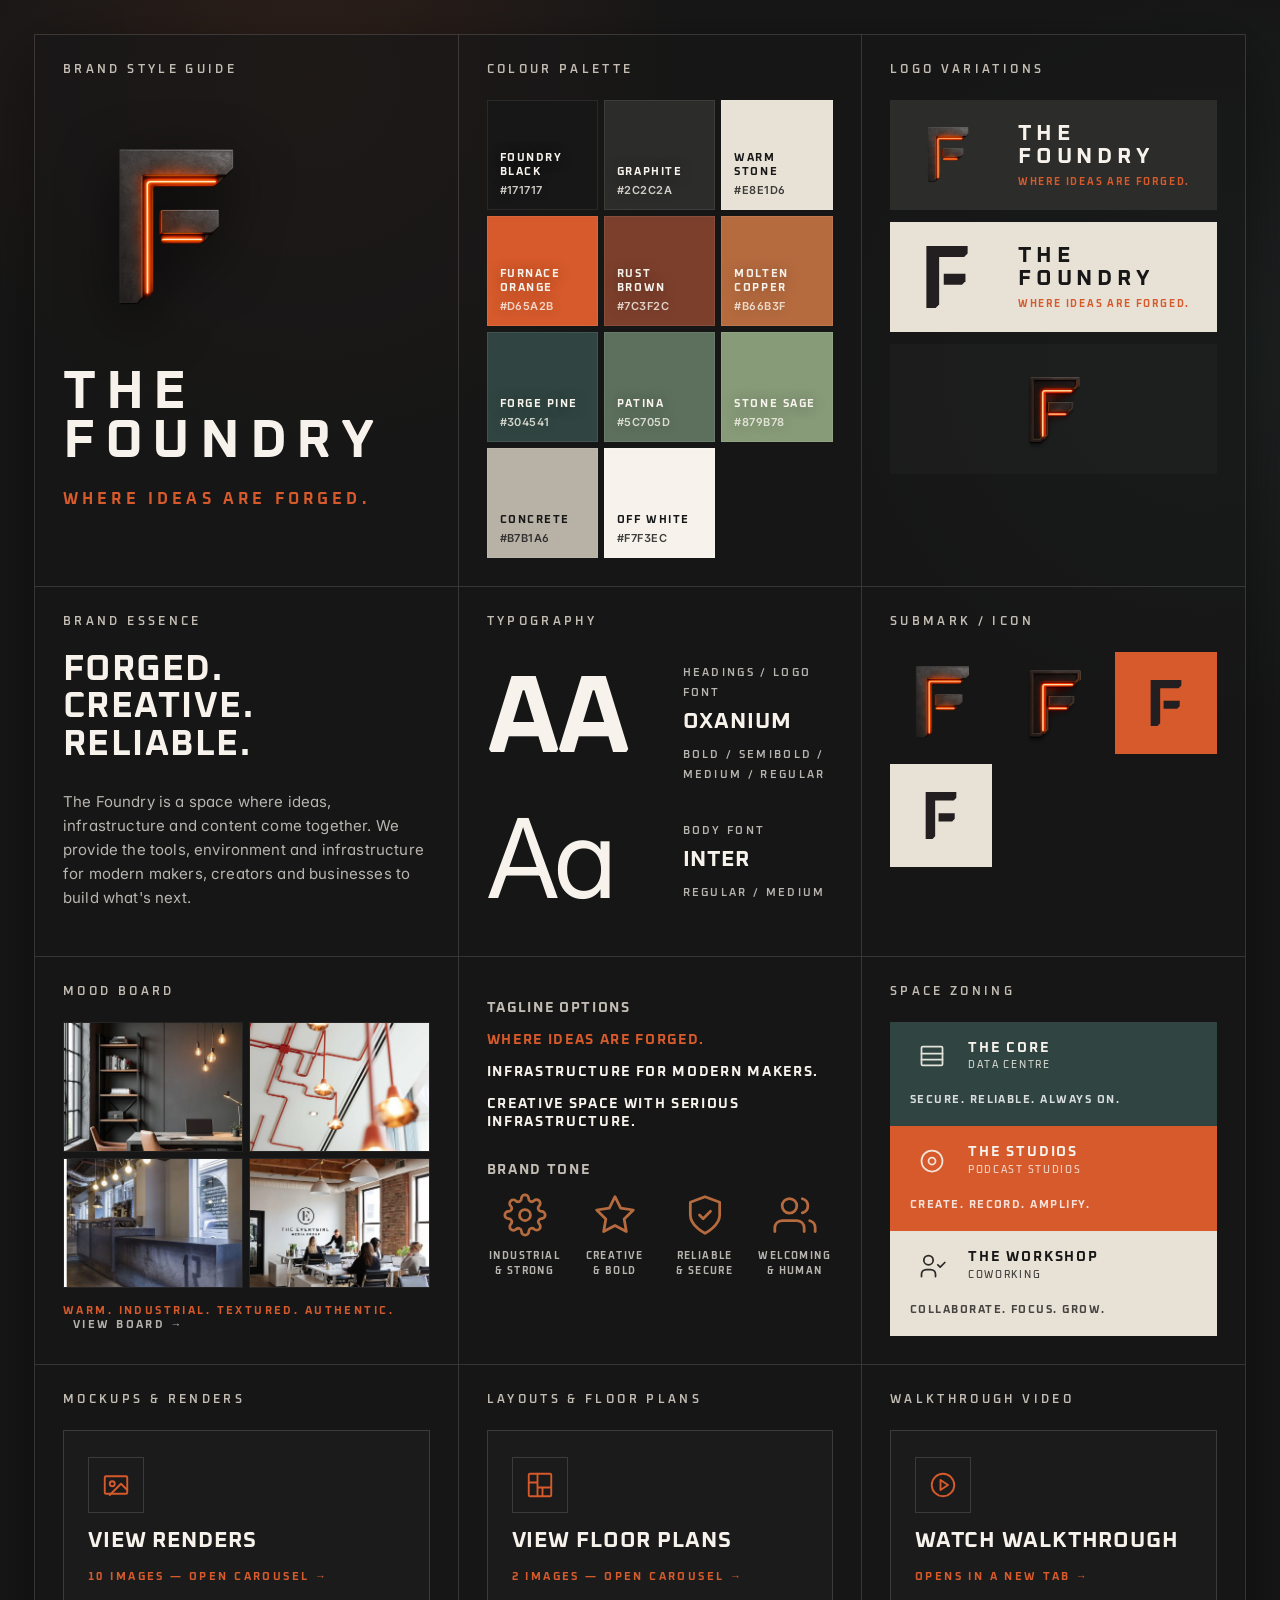
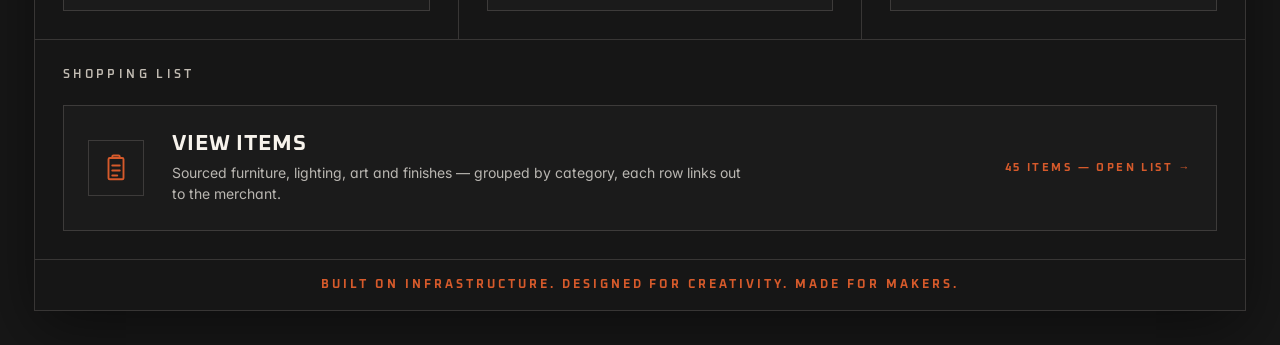
==== index.html @ d7490f8c "Rename brand_guide.html to index.html for GitHub Pages Pages serves index.html at the repo root URL " ====
<!doctype html>
<html lang="en">
<head>
  <meta charset="utf-8" />
  <meta name="viewport" content="width=device-width, initial-scale=1" />
  <title>The Foundry — Brand Style Guide</title>
  <link rel="preconnect" href="https://fonts.googleapis.com" />
  <link rel="preconnect" href="https://fonts.gstatic.com" crossorigin />
  <link rel="stylesheet" href="https://fonts.googleapis.com/css2?family=Inter:wght@300;400;500;600;700;800&family=Oxanium:wght@400;500;600;700&display=swap" />
  <link rel="stylesheet" href="brand_guide.css" />
</head>
<body>
  <main class="page">
    <section class="grid" aria-label="The Foundry brand style guide">

      <!-- Row 1, Col 1 — Hero -->
      <article class="panel brand-hero">
        <p class="kicker">Brand Style Guide</p>
        <img class="hero-mark" src="render/logo-render-cleaned.png" alt="The Foundry F monogram" />
        <h1>The<br>Foundry</h1>
        <p class="tagline">Where ideas are forged.</p>
      </article>

      <!-- Row 1, Col 2 — Colour palette -->
      <article class="panel">
        <p class="kicker">Colour Palette</p>
        <div class="palette">
          <div class="swatch" style="background:var(--foundry-black)"><strong>Foundry Black</strong><small>#171717</small></div>
          <div class="swatch" style="background:var(--graphite)"><strong>Graphite</strong><small>#2C2C2A</small></div>
          <div class="swatch light" style="background:var(--warm-stone)"><strong>Warm Stone</strong><small>#E8E1D6</small></div>
          <div class="swatch" style="background:var(--furnace-orange)"><strong>Furnace Orange</strong><small>#D65A2B</small></div>
          <div class="swatch" style="background:var(--rust-brown)"><strong>Rust Brown</strong><small>#7C3F2C</small></div>
          <div class="swatch" style="background:var(--molten-copper)"><strong>Molten Copper</strong><small>#B66B3F</small></div>
          <div class="swatch" style="background:var(--forge-pine)"><strong>Forge Pine</strong><small>#304541</small></div>
          <div class="swatch" style="background:var(--patina)"><strong>Patina</strong><small>#5C705D</small></div>
          <div class="swatch" style="background:var(--stone-sage)"><strong>Stone Sage</strong><small>#879B78</small></div>
          <div class="swatch light" style="background:var(--concrete)"><strong>Concrete</strong><small>#B7B1A6</small></div>
          <div class="swatch light" style="background:var(--off-white)"><strong>Off White</strong><small>#F7F3EC</small></div>
        </div>
      </article>

      <!-- Row 1, Col 3 — Logo variations -->
      <article class="panel">
        <p class="kicker">Logo Variations</p>
        <div class="logo-stack">
          <div class="logo-row dark">
            <img src="render/logo-render-cleaned.png" alt="F mark on dark background" />
            <div class="wordmark">The<br>Foundry<small>Where ideas are forged.</small></div>
          </div>

          <div class="logo-row stone">
            <img src="Logos/Logos-03.svg" alt="F mark on warm stone background" />
            <div class="wordmark">The<br>Foundry<small>Where ideas are forged.</small></div>
          </div>

          <div class="logo-solo"><img src="render/outline%20render.png" alt="F mark, isolated" /></div>
        </div>
      </article>

      <!-- Row 2, Col 1 — Brand essence -->
      <article class="panel essence">
        <p class="kicker">Brand Essence</p>
        <h2>Forged.<br>Creative.<br>Reliable.</h2>
        <p class="brand-copy">The Foundry is a space where ideas, infrastructure and content come together. We provide the tools, environment and infrastructure for modern makers, creators and businesses to build what's next.</p>
      </article>

      <!-- Row 2, Col 2 — Typography -->
      <article class="panel">
        <p class="kicker">Typography</p>
        <div class="type-block">
          <div class="type-sample">AA</div>
          <div class="type-meta">
            <small>Headings / Logo Font</small>
            <strong>Oxanium</strong>
            <small>Bold / Semibold / Medium / Regular</small>
          </div>
        </div>
        <div class="type-block">
          <div class="type-sample body">Aa</div>
          <div class="type-meta">
            <small>Body Font</small>
            <strong>Inter</strong>
            <small>Regular / Medium</small>
          </div>
        </div>
      </article>

      <!-- Row 2, Col 3 — Submark / Icon -->
      <article class="panel">
        <p class="kicker">Submark / Icon</p>
        <div class="submarks">
          <img src="render/logo-render-cleaned.png" alt="F submark on graphite" />
          <img src="render/outline%20render.png" alt="F submark on graphite" />
          <img src="Logos/Logos-03.svg" alt="F submark on furnace orange" style="background:var(--furnace-orange);object-fit:contain;padding:22px;" />
          <img src="Logos/Logos-03.svg" alt="F submark on warm stone" style="background:var(--warm-stone);object-fit:contain;padding:22px;" />
        </div>
      </article>

      <!-- Row 3, Col 1 — Mood board -->
      <article class="panel">
        <p class="kicker">Mood Board</p>
        <a class="moodboard-link" href="https://pin.it/gZhEs2NsE" target="_blank" rel="noopener noreferrer" aria-label="View The Foundry mood board on Pinterest (opens in a new tab)">
          <div class="photos">
            <img src="moodboard/foundry-office.jpg" alt="Dark industrial office with concrete floor, leather chairs and edison bulbs" />
            <img src="moodboard/copper-conduit.jpg" alt="Copper conduit pipes and copper pendant lights across a ceiling" />
            <img src="moodboard/steel-counter.jpg" alt="Blackened steel reception counter with overhead bulb cluster" />
            <img src="moodboard/brick-workshop.jpg" alt="Exposed brick and timber-beam coworking floor" />
          </div>
          <p class="photo-caption">Warm. Industrial. Textured. Authentic. <span class="moodboard-cta">View board →</span></p>
        </a>
      </article>

      <!-- Row 4, Col 1 — Tagline options + Brand tone -->
      <article class="panel tag-options">
        <p class="kicker">Tagline Options</p>
        <p class="accent">Where ideas are forged.</p>
        <p>Infrastructure for modern makers.</p>
        <p>Creative space with serious infrastructure.</p>

        <p class="kicker" style="margin-top:30px;">Brand Tone</p>
        <div class="tone-row">
          <div>
            <div class="tone-icon">
              <svg viewBox="0 0 24 24" aria-hidden="true" focusable="false">
                <circle cx="12" cy="12" r="3"/>
                <path d="M19.4 15a1.65 1.65 0 0 0 .33 1.82l.06.06a2 2 0 1 1-2.83 2.83l-.06-.06a1.65 1.65 0 0 0-1.82-.33 1.65 1.65 0 0 0-1 1.51V21a2 2 0 1 1-4 0v-.09A1.65 1.65 0 0 0 9 19.4a1.65 1.65 0 0 0-1.82.33l-.06.06a2 2 0 1 1-2.83-2.83l.06-.06A1.65 1.65 0 0 0 4.6 15a1.65 1.65 0 0 0-1.51-1H3a2 2 0 1 1 0-4h.09A1.65 1.65 0 0 0 4.6 9a1.65 1.65 0 0 0-.33-1.82l-.06-.06a2 2 0 1 1 2.83-2.83l.06.06a1.65 1.65 0 0 0 1.82.33H9a1.65 1.65 0 0 0 1-1.51V3a2 2 0 1 1 4 0v.09a1.65 1.65 0 0 0 1 1.51 1.65 1.65 0 0 0 1.82-.33l.06-.06a2 2 0 1 1 2.83 2.83l-.06.06a1.65 1.65 0 0 0-.33 1.82V9a1.65 1.65 0 0 0 1.51 1H21a2 2 0 1 1 0 4h-.09a1.65 1.65 0 0 0-1.51 1z"/>
              </svg>
            </div>
            <small>Industrial<br>&amp; Strong</small>
          </div>
          <div>
            <div class="tone-icon">
              <svg viewBox="0 0 24 24" aria-hidden="true" focusable="false">
                <polygon points="12 2 15.09 8.26 22 9.27 17 14.14 18.18 21.02 12 17.77 5.82 21.02 7 14.14 2 9.27 8.91 8.26 12 2"/>
              </svg>
            </div>
            <small>Creative<br>&amp; Bold</small>
          </div>
          <div>
            <div class="tone-icon">
              <svg viewBox="0 0 24 24" aria-hidden="true" focusable="false">
                <path d="M12 22s8-4 8-10V5l-8-3-8 3v7c0 6 8 10 8 10z"/>
                <polyline points="9 12 11 14 15 10"/>
              </svg>
            </div>
            <small>Reliable<br>&amp; Secure</small>
          </div>
          <div>
            <div class="tone-icon">
              <svg viewBox="0 0 24 24" aria-hidden="true" focusable="false">
                <path d="M17 21v-2a4 4 0 0 0-4-4H5a4 4 0 0 0-4 4v2"/>
                <circle cx="9" cy="7" r="4"/>
                <path d="M23 21v-2a4 4 0 0 0-3-3.87"/>
                <path d="M16 3.13a4 4 0 0 1 0 7.75"/>
              </svg>
            </div>
            <small>Welcoming<br>&amp; Human</small>
          </div>
        </div>
      </article>

      <!-- Row 3, Col 3 — Space zoning -->
      <article class="panel">
        <p class="kicker">Space Zoning</p>
        <div class="zones">
          <div class="zone core">
            <div class="zone-icon">
              <svg viewBox="0 0 24 24" aria-hidden="true" focusable="false">
                <rect x="3" y="4" width="18" height="16" rx="1"/>
                <line x1="3" y1="10" x2="21" y2="10"/>
                <line x1="3" y1="15" x2="21" y2="15"/>
              </svg>
            </div>
            <strong>The Core<small>Data Centre</small></strong>
            <p>Secure. Reliable. Always on.</p>
          </div>
          <div class="zone studio">
            <div class="zone-icon">
              <svg viewBox="0 0 24 24" aria-hidden="true" focusable="false">
                <circle cx="12" cy="12" r="9"/>
                <circle cx="12" cy="12" r="3"/>
              </svg>
            </div>
            <strong>The Studios<small>Podcast Studios</small></strong>
            <p>Create. Record. Amplify.</p>
          </div>
          <div class="zone workshop">
            <div class="zone-icon">
              <svg viewBox="0 0 24 24" aria-hidden="true" focusable="false">
                <path d="M3 21v-2a4 4 0 0 1 4-4h4a4 4 0 0 1 4 4v2"/>
                <circle cx="9" cy="7" r="4"/>
                <path d="M17 11l2 2 4-4"/>
              </svg>
            </div>
            <strong>The Workshop<small>Coworking</small></strong>
            <p>Collaborate. Focus. Grow.</p>
          </div>
        </div>
      </article>

      <!-- Row 4, Col 1 — Mockups & Renders (opens a lightbox carousel) -->
      <article class="panel panel-cta">
        <p class="kicker">Mockups &amp; Renders</p>
        <button class="cta-button" type="button" data-gallery="mockups" aria-haspopup="dialog">
          <span class="cta-icon" aria-hidden="true">
            <svg viewBox="0 0 24 24" focusable="false">
              <rect x="3" y="5" width="18" height="14" rx="1"/>
              <circle cx="9" cy="11" r="2"/>
              <path d="M21 16l-5-5-9 9"/>
            </svg>
          </span>
          <span class="cta-title">View Renders</span>
          <span class="cta-meta" data-gallery-count>Open carousel →</span>
        </button>
        <!--
          Each <img> in the template becomes a carousel slide; the alt text
          doubles as the caption shown in the lightbox.
        -->
        <template id="gallery-mockups">
          <img src="mockups/main_room.png" alt="Main open-plan workspace — warm industrial finish with branded F wall" />
          <img src="mockups/office_render_01_open_workspace_left.png" alt="Open workspace — Layer 8 zone with timber-clad central planter" />
          <img src="mockups/office_render_04_meeting_private_office_lower_right.png" alt="Private office — timber-slat back wall with linear LED" />
          <img src="mockups/orange%20room.png" alt="Meeting room — reclaimed timber boardroom table with terracotta acoustic discs" />
          <img src="mockups/study.png" alt="Study / meeting nook — dark green walls, framed map artwork and reclaimed timber table" />
          <img src="mockups/corridor.png" alt="Studio corridor — slatted timber wall with warm sconce lighting" />
          <img src="mockups/image6.png" alt="Stairwell signage and material palette — blackened steel, timber slats, charcoal felt" />
          <img src="mockups/image4.png" alt="Three office design variations — Warm Industrial, Modern Minimal, Dark Refined" />
          <img src="mockups/signage.png" alt="External signage options — blade, directory, box and wall-mounted monolith" />
          <img src="mockups/logo%20signs.png" alt="Tenant neon logo signs — Layer 8 and mmtm" />
        </template>
      </article>

      <!-- Row 4, Col 2 — Layouts & Floor Plans (opens a lightbox carousel) -->
      <article class="panel panel-cta">
        <p class="kicker">Layouts &amp; Floor Plans</p>
        <button class="cta-button" type="button" data-gallery="floorplans" aria-haspopup="dialog">
          <span class="cta-icon" aria-hidden="true">
            <svg viewBox="0 0 24 24" focusable="false">
              <rect x="3" y="3" width="18" height="18" rx="1"/>
              <path d="M3 10h7M10 3v18M10 14h11M14 14v7"/>
            </svg>
          </span>
          <span class="cta-title">View Floor Plans</span>
          <span class="cta-meta" data-gallery-count>Open carousel →</span>
        </button>
        <!--
          Drop floor plans into the floorplans/ folder and list them here.
        -->
        <template id="gallery-floorplans">
          <img src="floorplans/Bottom.png" alt="Ground floor — reception, studios, server rooms and meeting room" />
          <img src="floorplans/Top%20Floor.png" alt="Top floor — open-plan offices and breakout zones" />
        </template>
      </article>

      <!-- Row 4, Col 3 — Video walkthrough (external link, opens in new tab) -->
      <article class="panel panel-cta">
        <p class="kicker">Walkthrough Video</p>
        <!-- Swap the href for the real video URL once it's published. -->
        <a class="cta-button" href="https://example.com/foundry-walkthrough" target="_blank" rel="noopener noreferrer">
          <span class="cta-icon" aria-hidden="true">
            <svg viewBox="0 0 24 24" focusable="false">
              <circle cx="12" cy="12" r="9"/>
              <polygon points="10 8 16 12 10 16 10 8"/>
            </svg>
          </span>
          <span class="cta-title">Watch Walkthrough</span>
          <span class="cta-meta">Opens in a new tab →</span>
        </a>
      </article>

      <!-- Row 5 — Shopping list (full width, opens table lightbox) -->
      <article class="panel panel-cta span-3-cols">
        <p class="kicker">Shopping List</p>
        <button class="cta-button cta-button--wide" type="button" data-gallery="shopping" aria-haspopup="dialog">
          <span class="cta-icon" aria-hidden="true">
            <svg viewBox="0 0 24 24" focusable="false">
              <rect x="6" y="4" width="12" height="17" rx="1"/>
              <path d="M9 4V3a1 1 0 0 1 1-1h4a1 1 0 0 1 1 1v1"/>
              <line x1="9" y1="10" x2="15" y2="10"/>
              <line x1="9" y1="14" x2="15" y2="14"/>
              <line x1="9" y1="18" x2="13" y2="18"/>
            </svg>
          </span>
          <span class="cta-copy">
            <span class="cta-title">View Items</span>
            <span class="cta-subtitle">Sourced furniture, lighting, art and finishes — grouped by category, each row links out to the merchant.</span>
          </span>
          <span class="cta-meta" data-gallery-count>Open list →</span>
        </button>
        <template id="gallery-shopping">
          <table class="shopping-list">
            <tbody>
              <tr class="shopping-group"><th colspan="2">Sofa &amp; Arm Chairs</th></tr>
              <tr><td><a href="https://www.habitat.co.uk/product/8341596?clickPR=plp:9:109" target="_blank" rel="noopener noreferrer">Habitat — sofa</a></td><td class="merchant">habitat.co.uk</td></tr>
              <tr><td><a href="https://jysk.co.uk/living-room/sofas/sofa-egedal-25-seater-light-grey-fabric?article=3699097#product-intro" target="_blank" rel="noopener noreferrer">JYSK — Egedal 2.5-seater sofa, light grey</a></td><td class="merchant">jysk.co.uk</td></tr>
              <tr><td><a href="https://www.ikea.com/gb/en/p/vedbo-armchair-gunnared-dark-grey-30424125/" target="_blank" rel="noopener noreferrer">IKEA — VEDBÖ armchair, Gunnared dark grey</a></td><td class="merchant">ikea.com</td></tr>
              <tr><td><a href="https://www.ikea.com/gb/en/p/vedbo-high-back-armchair-gunnared-dark-grey-70424133/#content" target="_blank" rel="noopener noreferrer">IKEA — VEDBÖ high-back armchair, dark grey</a></td><td class="merchant">ikea.com</td></tr>

              <tr class="shopping-group"><th colspan="2">Lights</th></tr>
              <tr><td><a href="https://www.lights.co.uk/p/lindby-valentina-pendant-light-glass-smoky-grey-round-5-bulb-10019842.html" target="_blank" rel="noopener noreferrer">Lindby — Valentina 5-bulb pendant, smoky grey</a></td><td class="merchant">lights.co.uk</td></tr>
              <tr><td><a href="https://www.ikea.com/gb/en/p/molnart-led-bulb-e27-200-lumen-tube-shaped-black-clear-glass-50613375/" target="_blank" rel="noopener noreferrer">IKEA — MOLNART LED tube bulb, E27</a></td><td class="merchant">ikea.com</td></tr>
              <tr><td><a href="https://www.illumination.co.uk/koyoto-pendant-light-glass-30-cm-h3622759.html" target="_blank" rel="noopener noreferrer">Illumination — Koyoto glass pendant, 30 cm</a></td><td class="merchant">illumination.co.uk</td></tr>
              <tr><td><a href="https://neutralighting.co.uk/products/junel-minimalist-oval-interior-hanging-pendant-light?currency=GBP&amp;country=GB&amp;variant=46567550058670" target="_blank" rel="noopener noreferrer">Neutra — Junel minimalist oval pendant</a></td><td class="merchant">neutralighting.co.uk</td></tr>

              <tr class="shopping-group"><th colspan="2">Lamps</th></tr>
              <tr><td><a href="https://www.ikea.com/gb/en/p/hektar-floor-lamp-with-3-spot-dark-grey-60393603/" target="_blank" rel="noopener noreferrer">IKEA — HEKTAR 3-spot floor lamp, dark grey</a></td><td class="merchant">ikea.com</td></tr>

              <tr class="shopping-group"><th colspan="2">Artwork</th></tr>
              <tr><td><a href="https://www.fab-art.co/products/mountain-ride-adventure-art-print-19082-1765361004947?variant=53047926128986&amp;currency=GBP&amp;country=GB" target="_blank" rel="noopener noreferrer">Fab Art — Mountain Ride print</a></td><td class="merchant">fab-art.co</td></tr>
              <tr><td><a href="https://www.etsy.com/uk/listing/1473017847/burgh-island-devon-travel-poster-hand" target="_blank" rel="noopener noreferrer">Etsy — Burgh Island Devon travel poster</a></td><td class="merchant">etsy.com</td></tr>
              <tr><td><a href="https://www.fab-art.co/products/mountain-cable-adventure-art-print-20990" target="_blank" rel="noopener noreferrer">Fab Art — Mountain Cable print</a></td><td class="merchant">fab-art.co</td></tr>
              <tr><td><a href="https://www.fab-art.co/products/sunlit-desert-escape-art-print-22199-1771415774110" target="_blank" rel="noopener noreferrer">Fab Art — Sunlit Desert Escape print</a></td><td class="merchant">fab-art.co</td></tr>
              <tr><td><a href="https://www.fab-art.co/products/vibrant-hillside-journey-art-print-22192-1771412833539" target="_blank" rel="noopener noreferrer">Fab Art — Vibrant Hillside Journey print</a></td><td class="merchant">fab-art.co</td></tr>
              <tr><td><a href="https://www.fab-art.co/products/bold-volcano-glow-art-print-18805-1765023421802" target="_blank" rel="noopener noreferrer">Fab Art — Bold Volcano Glow print</a></td><td class="merchant">fab-art.co</td></tr>
              <tr><td><a href="https://www.fab-art.co/products/volcanic-glow-silhouette-art-print-18772-1765023169456" target="_blank" rel="noopener noreferrer">Fab Art — Volcanic Glow Silhouette print</a></td><td class="merchant">fab-art.co</td></tr>
              <tr><td><a href="https://www.fab-art.co/products/snowy-village-escape-art-print-36472" target="_blank" rel="noopener noreferrer">Fab Art — Snowy Village Escape print</a></td><td class="merchant">fab-art.co</td></tr>
              <tr><td><a href="https://www.made.com/style/su485998/e30293" target="_blank" rel="noopener noreferrer">Made — art print</a></td><td class="merchant">made.com</td></tr>
              <tr><td><a href="https://www.lichtbild-manufaktur.shop/" target="_blank" rel="noopener noreferrer">Lichtbild Manufaktur — print store</a></td><td class="merchant">lichtbild-manufaktur.shop</td></tr>

              <tr class="shopping-group"><th colspan="2">Accessories</th></tr>
              <tr><td><a href="https://www.made.com/style/su313187/b90987" target="_blank" rel="noopener noreferrer">Made — accessory</a></td><td class="merchant">made.com</td></tr>
              <tr><td><a href="https://www.etsy.com/uk/listing/1891523387/on-air-light-box-led-recording-studio" target="_blank" rel="noopener noreferrer">Etsy — &ldquo;ON AIR&rdquo; LED studio light box</a></td><td class="merchant">etsy.com</td></tr>
              <tr><td><a href="https://www.ikea.com/gb/en/p/gullbergsoe-cushion-cover-bright-yellow-white-outdoor-indoor-50598582/" target="_blank" rel="noopener noreferrer">IKEA — GULLBERGSÖ cushion cover, yellow/white</a></td><td class="merchant">ikea.com</td></tr>
              <tr><td><a href="https://www.ikea.com/gb/en/p/gullbergsoe-cushion-cover-bright-pink-bright-orange-outdoor-indoor-60598586/" target="_blank" rel="noopener noreferrer">IKEA — GULLBERGSÖ cushion cover, pink/orange</a></td><td class="merchant">ikea.com</td></tr>
              <tr><td><a href="https://www.ikea.com/gb/en/p/oegonlocksmal-cushion-cover-black-white-70600999/" target="_blank" rel="noopener noreferrer">IKEA — ÖGONLOCKSMÅL cushion cover, black/white</a></td><td class="merchant">ikea.com</td></tr>

              <tr class="shopping-group"><th colspan="2">Sound Panels</th></tr>
              <tr><td><a href="https://sonio.co.uk/products/silentspace-circle-acoustic-rafts-multiple-sizes" target="_blank" rel="noopener noreferrer">Sonio — SilentSpace circle acoustic rafts</a></td><td class="merchant">sonio.co.uk</td></tr>

              <tr class="shopping-group"><th colspan="2">Wall Felt</th></tr>
              <tr><td><a href="https://sonio.co.uk/products/autex-groove-patterned-acoustic-panels-2700-x-1200mm?variant=56593298489730" target="_blank" rel="noopener noreferrer">Sonio — Autex Groove acoustic panels, 2700 × 1200 mm</a></td><td class="merchant">sonio.co.uk</td></tr>
              <tr><td><a href="https://www.refelt.com/product/standard-flux-acoustic-wall-panel/" target="_blank" rel="noopener noreferrer">ReFelt — Standard Flux acoustic wall panel</a></td><td class="merchant">refelt.com</td></tr>

              <tr class="shopping-group"><th colspan="2">Rugs</th></tr>
              <tr><td><a href="https://www.ikea.com/gb/en/p/stockholm-rug-flatwoven-handmade-striped-black-off-white-90103254/" target="_blank" rel="noopener noreferrer">IKEA — STOCKHOLM rug, striped black/off-white</a></td><td class="merchant">ikea.com</td></tr>
              <tr><td><a href="https://www.ikea.com/gb/en/p/publikvaerd-rug-flatwoven-orange-circle-pattern-40629739/" target="_blank" rel="noopener noreferrer">IKEA — PUBLIKVÄRD rug, orange circle pattern</a></td><td class="merchant">ikea.com</td></tr>
              <tr><td><a href="https://www.ikea.com/gb/en/p/ikea-ps-2026-rug-low-pile-off-white-red-10619402/" target="_blank" rel="noopener noreferrer">IKEA — PS 2026 rug, off-white/red</a></td><td class="merchant">ikea.com</td></tr>
              <tr><td><a href="https://www.habitat.co.uk/product/9431072" target="_blank" rel="noopener noreferrer">Habitat — rug</a></td><td class="merchant">habitat.co.uk</td></tr>
              <tr><td><a href="https://www.habitat.co.uk/product/7089031?clickPR=plp:3:121" target="_blank" rel="noopener noreferrer">Habitat — rug</a></td><td class="merchant">habitat.co.uk</td></tr>
              <tr><td><a href="https://www.robertdyas.co.uk/indoor-outdoor-geo-rug-navy-160x230cm" target="_blank" rel="noopener noreferrer">Robert Dyas — indoor/outdoor geo rug, navy, 160 × 230 cm</a></td><td class="merchant">robertdyas.co.uk</td></tr>
              <tr><td><a href="https://www.rugsdirect.co.uk/products/hug-rug-woven-diamond-navy?variant=41454317404258&amp;country=GB" target="_blank" rel="noopener noreferrer">Rugs Direct — Hug Rug woven diamond, navy</a></td><td class="merchant">rugsdirect.co.uk</td></tr>

              <tr class="shopping-group"><th colspan="2">Mirrors</th></tr>
              <tr><td><a href="https://www.argos.co.uk/product/7732209?clickPR=plp:30:210" target="_blank" rel="noopener noreferrer">Argos — mirror</a></td><td class="merchant">argos.co.uk</td></tr>
              <tr><td><a href="https://www.argos.co.uk/product/4658582?clickPR=clearance:185:210" target="_blank" rel="noopener noreferrer">Argos — mirror</a></td><td class="merchant">argos.co.uk</td></tr>
              <tr><td><a href="https://www.made.com/style/su835720/h47850" target="_blank" rel="noopener noreferrer">Made — mirror</a></td><td class="merchant">made.com</td></tr>

              <tr class="shopping-group"><th colspan="2">Tables</th></tr>
              <tr><td><span class="shopping-todo">Custom — Tom Marsh</span></td><td class="merchant">bespoke</td></tr>

              <tr class="shopping-group"><th colspan="2">Planters</th></tr>
              <tr><td><a href="https://www.etsy.com/uk/listing/1225456026/white-large-aluminium-metal-indoor" target="_blank" rel="noopener noreferrer">Etsy — large white aluminium indoor planter</a></td><td class="merchant">etsy.com</td></tr>
              <tr><td><a href="https://thelechuza.co.uk/product/palo-natural-wood-wide/?attribute_pa_color=eucalyptus-wood&amp;attribute_pa_size=palo-wide-high" target="_blank" rel="noopener noreferrer">The Lechuza — Palo natural-wood planter, wide</a></td><td class="merchant">thelechuza.co.uk</td></tr>

              <tr class="shopping-group"><th colspan="2">Desk Chairs</th></tr>
              <tr><td><span class="shopping-todo">To be sourced</span></td><td class="merchant">—</td></tr>

              <tr class="shopping-group"><th colspan="2">Cabinets</th></tr>
              <tr><td><a href="https://www.ikea.com/gb/en/p/idasen-cabinet-with-doors-and-drawers-dark-green-90496398/" target="_blank" rel="noopener noreferrer">IKEA — IDÅSEN cabinet with doors &amp; drawers, dark green</a></td><td class="merchant">ikea.com</td></tr>
              <tr><td><a href="https://www.ikea.com/gb/en/p/idasen-high-cabinet-with-drawer-and-doors-dark-green-10496401/" target="_blank" rel="noopener noreferrer">IKEA — IDÅSEN high cabinet, dark green</a></td><td class="merchant">ikea.com</td></tr>

              <tr class="shopping-group"><th colspan="2">Bar Stools</th></tr>
              <tr><td><a href="https://www.atlanticshopping.co.uk/products/crew-wooden-bar-stool-white?variant=52288753467720&amp;country=GB" target="_blank" rel="noopener noreferrer">Atlantic Shopping — Crew wooden bar stool, white</a></td><td class="merchant">atlanticshopping.co.uk</td></tr>
              <tr><td><a href="https://www.sklum.com/uk/buy-outdoor-stools/83825-wendell-high-garden-stool.html" target="_blank" rel="noopener noreferrer">Sklum — Wendell high garden stool</a></td><td class="merchant">sklum.com</td></tr>
              <tr><td><a href="https://www.ikea.com/gb/en/p/groensta-bar-stool-counter-height-white-in-outdoor-30554635/" target="_blank" rel="noopener noreferrer">IKEA — GRÖNSTA bar stool, counter height, white</a></td><td class="merchant">ikea.com</td></tr>

              <tr class="shopping-group"><th colspan="2">Ceiling Baffles</th></tr>
              <tr><td><a href="https://www.etsy.com/uk/listing/4348046152/premium-cloud-ceiling-panels-natural" target="_blank" rel="noopener noreferrer">Etsy — Premium cloud ceiling panels</a></td><td class="merchant">etsy.com</td></tr>
            </tbody>
          </table>
        </template>
      </article>

      <div class="footer">Built on infrastructure. Designed for creativity. Made for makers.</div>
    </section>
  </main>

  <!-- Lightbox carousel (one instance, reused by every gallery panel) -->
  <div class="lightbox" id="lightbox" role="dialog" aria-modal="true" aria-labelledby="lightbox-title" hidden>
    <button class="lightbox-close" type="button" aria-label="Close gallery">×</button>
    <h2 class="lightbox-title" id="lightbox-title"></h2>
    <button class="lightbox-nav lightbox-prev" type="button" aria-label="Previous image">‹</button>
    <figure class="lightbox-figure">
      <img class="lightbox-image" alt="" />
      <figcaption class="lightbox-caption"></figcaption>
    </figure>
    <div class="lightbox-block" hidden></div>
    <button class="lightbox-nav lightbox-next" type="button" aria-label="Next image">›</button>
    <div class="lightbox-counter"><span class="lightbox-index">1</span> / <span class="lightbox-total">1</span></div>
    <p class="lightbox-empty" hidden>Nothing here yet — add content to this gallery and it'll show up here.</p>
  </div>

  <script>
    (function () {
      const lightbox = document.getElementById('lightbox');
      const imgEl = lightbox.querySelector('.lightbox-image');
      const captionEl = lightbox.querySelector('.lightbox-caption');
      const titleEl = lightbox.querySelector('.lightbox-title');
      const indexEl = lightbox.querySelector('.lightbox-index');
      const totalEl = lightbox.querySelector('.lightbox-total');
      const figureEl = lightbox.querySelector('.lightbox-figure');
      const blockEl = lightbox.querySelector('.lightbox-block');
      const counterEl = lightbox.querySelector('.lightbox-counter');
      const emptyEl = lightbox.querySelector('.lightbox-empty');
      const prevBtn = lightbox.querySelector('.lightbox-prev');
      const nextBtn = lightbox.querySelector('.lightbox-next');
      const closeBtn = lightbox.querySelector('.lightbox-close');

      let slides = [];
      let cursor = 0;
      let returnFocus = null;

      // Reflect each gallery's contents on its trigger button.
      document.querySelectorAll('[data-gallery]').forEach(function (trigger) {
        const tpl = document.getElementById('gallery-' + trigger.dataset.gallery);
        const meta = trigger.querySelector('[data-gallery-count]');
        if (!tpl || !meta) return;
        const imgCount = tpl.content.querySelectorAll('img').length;
        if (imgCount) {
          meta.textContent = imgCount + (imgCount === 1
            ? ' image — open carousel →'
            : ' images — open carousel →');
          return;
        }
        const linkCount = tpl.content.querySelectorAll('a[href]').length;
        if (linkCount) {
          meta.textContent = linkCount + (linkCount === 1
            ? ' item — open list →'
            : ' items — open list →');
          return;
        }
        meta.textContent = 'Coming soon';
        trigger.classList.add('is-empty');
      });

      function setMode(mode) {
        // mode: 'carousel' | 'block' | 'empty'
        figureEl.hidden = mode !== 'carousel';
        prevBtn.hidden = mode !== 'carousel' || slides.length < 2;
        nextBtn.hidden = mode !== 'carousel' || slides.length < 2;
        counterEl.hidden = mode !== 'carousel' || slides.length < 2;
        blockEl.hidden = mode !== 'block';
        emptyEl.hidden = mode !== 'empty';
      }

      function renderSlide() {
        const slide = slides[cursor];
        imgEl.src = slide.src;
        imgEl.alt = slide.alt || '';
        captionEl.textContent = slide.alt || '';
        captionEl.hidden = !slide.alt;
        indexEl.textContent = String(cursor + 1);
        totalEl.textContent = String(slides.length);
      }

      function open(trigger) {
        const tpl = document.getElementById('gallery-' + trigger.dataset.gallery);
        titleEl.textContent = trigger.closest('.panel').querySelector('.kicker').textContent;
        returnFocus = trigger;
        slides = [];
        cursor = 0;
        blockEl.replaceChildren();

        if (tpl) {
          const imgs = tpl.content.querySelectorAll('img');
          if (imgs.length) {
            slides = Array.from(imgs).map(function (img) {
              return { src: img.getAttribute('src'), alt: img.getAttribute('alt') || '' };
            });
            setMode('carousel');
            renderSlide();
          } else if (tpl.content.children.length) {
            blockEl.appendChild(tpl.content.cloneNode(true));
            setMode('block');
            blockEl.scrollTop = 0;
          } else {
            setMode('empty');
          }
        } else {
          setMode('empty');
        }

        lightbox.hidden = false;
        document.body.classList.add('lightbox-open');
        closeBtn.focus();
      }

      function close() {
        lightbox.hidden = true;
        document.body.classList.remove('lightbox-open');
        imgEl.removeAttribute('src');
        blockEl.replaceChildren();
        if (returnFocus) returnFocus.focus();
      }

      function step(delta) {
        if (!slides.length) return;
        cursor = (cursor + delta + slides.length) % slides.length;
        renderSlide();
      }

      document.addEventListener('click', function (event) {
        const trigger = event.target.closest('[data-gallery]');
        if (trigger) {
          event.preventDefault();
          open(trigger);
        }
      });

      closeBtn.addEventListener('click', close);
      prevBtn.addEventListener('click', function () { step(-1); });
      nextBtn.addEventListener('click', function () { step(1); });

      // Backdrop click closes (clicks on image/buttons/content do not).
      lightbox.addEventListener('click', function (event) {
        if (event.target === lightbox) close();
      });

      document.addEventListener('keydown', function (event) {
        if (lightbox.hidden) return;
        if (event.key === 'Escape') close();
        if (!figureEl.hidden) {
          if (event.key === 'ArrowLeft') step(-1);
          if (event.key === 'ArrowRight') step(1);
        }
      });
    })();
  </script>
</body>
</html>
---- brand_guide.css ----
:root {
  --foundry-black: #171717;
  --graphite: #2c2c2a;
  --warm-stone: #e8e1d6;
  --furnace-orange: #d65a2b;
  --molten-copper: #b66b3f;
  --forge-pine: #304541;
  --patina: #5c705d;
  --stone-sage: #879b78;
  --off-white: #f7f3ec;
  --concrete: #b7b1a6;
  --rust-brown: #7c3f2c;
  --line: rgba(232, 225, 214, 0.16);
  --muted: rgba(247, 243, 236, 0.72);
  --shadow: 0 18px 60px rgba(0, 0, 0, .45);
  --glow: 0 0 16px rgba(214, 90, 43, .75), 0 0 34px rgba(214, 90, 43, .34);

  /* Typography stacks. Oxanium (Google Fonts) is the heading/display face;
     Inter (Google Fonts) is body. */
  --font-display: 'Oxanium', 'Helvetica Neue', Arial, sans-serif;
  --font-body: 'Inter', ui-sans-serif, system-ui, -apple-system, BlinkMacSystemFont, 'Segoe UI', sans-serif;
}

* { box-sizing: border-box; }

body {
  margin: 0;
  background:
    radial-gradient(circle at 24% 4%, rgba(214, 90, 43, .12), transparent 24rem),
    radial-gradient(circle at 94% 18%, rgba(48, 69, 65, .25), transparent 23rem),
    var(--foundry-black);
  color: var(--off-white);
  font-family: var(--font-body);
  font-feature-settings: 'ss01', 'cv11';
  letter-spacing: .01em;
}

.page {
  max-width: 1480px;
  margin: 0 auto;
  padding: 34px;
}

.grid {
  display: grid;
  grid-template-columns: 1.05fr 1fr .95fr;
  gap: 0;
  border: 1px solid var(--line);
  background: rgba(23, 23, 23, .68);
  box-shadow: var(--shadow);
}

.panel {
  min-height: 180px;
  padding: 28px;
  border-right: 1px solid var(--line);
  border-bottom: 1px solid var(--line);
  position: relative;
  overflow: hidden;
}

.panel:nth-child(3n) { border-right: 0; }

.kicker {
  font-family: var(--font-display);
  color: var(--warm-stone);
  font-size: 12px;
  text-transform: uppercase;
  letter-spacing: .28em;
  margin: 0 0 22px;
  opacity: .82;
  font-weight: 600;
}

h1, h2, h3, p { margin: 0; }

.brand-hero {
  min-height: 540px;
  display: flex;
  flex-direction: column;
}

.hero-mark {
  width: 220px;
  margin: 18px 0 30px;
  filter: drop-shadow(0 18px 28px rgba(0, 0, 0, .6));
}

h1 {
  font-family: var(--font-display);
  font-weight: 700;
  font-size: clamp(32px, 4.2vw, 72px);
  line-height: .92;
  letter-spacing: .18em;
  text-transform: uppercase;
  max-width: 100%;
  overflow-wrap: break-word;
  word-break: break-word;
  hyphens: none;
}

.tagline, .accent { color: var(--furnace-orange); }

.tagline {
  font-family: var(--font-display);
  margin-top: 22px;
  text-transform: uppercase;
  letter-spacing: .26em;
  font-weight: 700;
  font-size: 16px;
}

.brand-copy {
  margin-top: 26px;
  color: var(--muted);
  font-family: var(--font-body);
  font-size: 15px;
  line-height: 1.6;
  max-width: 420px;
  font-weight: 400;
}

.essence h2 {
  font-family: var(--font-display);
  font-size: 36px;
  line-height: 1.04;
  letter-spacing: .04em;
  text-transform: uppercase;
  font-weight: 700;
  margin-bottom: 12px;
}

/* Palette */
.palette {
  display: grid;
  grid-template-columns: repeat(3, 1fr);
  gap: 6px;
}

.swatch {
  min-height: 110px;
  padding: 12px;
  display: flex;
  flex-direction: column;
  justify-content: flex-end;
  border: 1px solid rgba(255, 255, 255, .08);
  color: var(--off-white);
  text-shadow: 0 1px 14px rgba(0, 0, 0, .35);
}
.swatch.light { color: var(--foundry-black); text-shadow: none; }
.swatch strong {
  font-family: var(--font-display);
  font-size: 11px;
  letter-spacing: .14em;
  text-transform: uppercase;
  font-weight: 700;
}
.swatch small {
  margin-top: 4px;
  font-family: var(--font-body);
  font-weight: 600;
  font-size: 11px;
  opacity: .82;
  letter-spacing: .04em;
}

/* Logo variations */
.logo-stack { display: grid; gap: 12px; }
.logo-row {
  display: grid;
  grid-template-columns: 92px 1fr;
  align-items: center;
  gap: 18px;
  padding: 16px 18px;
}
.logo-row.dark { background: var(--graphite); }
.logo-row.stone { background: var(--warm-stone); color: var(--foundry-black); }
.logo-row img { width: 78px; height: auto; display: block; }

.wordmark {
  font-family: var(--font-display);
  font-size: 22px;
  font-weight: 700;
  line-height: 1.05;
  letter-spacing: .22em;
  text-transform: uppercase;
}
.wordmark small {
  display: block;
  color: var(--furnace-orange);
  font-size: 10px;
  letter-spacing: .18em;
  margin-top: 8px;
  font-weight: 700;
}
.logo-row.stone .wordmark small { color: var(--furnace-orange); }

.logo-solo {
  display: grid;
  place-items: center;
  min-height: 130px;
  background: rgba(255, 255, 255, .02);
}
.logo-solo img { width: 100px; }

/* Typography */
.type-block {
  display: grid;
  grid-template-columns: 170px 1fr;
  gap: 26px;
  align-items: center;
  padding: 8px 0 22px;
}

.type-sample {
  font-family: var(--font-display);
  font-size: 110px;
  line-height: .85;
  font-weight: 700;
  letter-spacing: -.02em;
}
.type-sample.body {
  font-family: var(--font-body);
  font-weight: 400;
  letter-spacing: -.02em;
}
.type-meta small {
  font-family: var(--font-display);
  color: var(--muted);
  text-transform: uppercase;
  font-size: 10.5px;
  letter-spacing: .22em;
  font-weight: 600;
}
.type-meta strong {
  display: block;
  font-family: var(--font-display);
  font-size: 22px;
  letter-spacing: .04em;
  margin: 8px 0 6px;
  font-weight: 700;
  text-transform: uppercase;
}

/* Submarks */
.submarks {
  display: grid;
  grid-template-columns: repeat(3, 1fr);
  gap: 10px;
}
.submarks img {
  width: 100%;
  aspect-ratio: 1;
  object-fit: cover;
  display: block;
}

/* Photography */
.photos {
  display: grid;
  grid-template-columns: 1fr 1fr;
  gap: 6px;
}
.photos img {
  width: 100%;
  height: 130px;
  object-fit: cover;
  display: block;
  border: 1px solid rgba(255, 255, 255, .06);
}
.photo-caption {
  font-family: var(--font-display);
  font-size: 11px;
  color: var(--furnace-orange);
  letter-spacing: .22em;
  text-transform: uppercase;
  margin-top: 16px;
  font-weight: 700;
}

.moodboard-link {
  display: block;
  text-decoration: none;
  color: inherit;
  transition: opacity .2s ease;
}
.moodboard-link:hover,
.moodboard-link:focus-visible { opacity: .82; outline: none; }
.moodboard-link:focus-visible .moodboard-cta { text-decoration: underline; }
.moodboard-cta {
  display: inline-block;
  margin-left: 10px;
  color: var(--off-white);
  opacity: .7;
}

/* Tagline options + tone */
.tag-options p {
  margin: 14px 0;
  text-transform: uppercase;
  font-weight: 700;
  letter-spacing: .12em;
  font-family: var(--font-display);
  font-size: 14px;
}

.tone-row {
  display: grid;
  grid-template-columns: repeat(4, 1fr);
  text-align: center;
  gap: 14px;
  margin-top: 8px;
}
.tone-icon {
  display: flex;
  justify-content: center;
  color: var(--molten-copper);
  margin-bottom: 12px;
  line-height: 1;
}
.tone-icon svg {
  width: 44px;
  height: 44px;
  stroke: currentColor;
  fill: none;
  stroke-width: 1.5;
  stroke-linecap: round;
  stroke-linejoin: round;
}
.tone-row small {
  display: block;
  color: var(--muted);
  text-transform: uppercase;
  font-weight: 700;
  letter-spacing: .14em;
  font-size: 10px;
  line-height: 1.5;
  font-family: var(--font-display);
}

/* CTA panels (mockups, floor plans, walkthrough video) */
.panel-cta { display: flex; flex-direction: column; }
.cta-button {
  appearance: none;
  background: rgba(255, 255, 255, .02);
  border: 1px solid var(--line);
  color: var(--off-white);
  font: inherit;
  cursor: pointer;
  text-align: left;
  text-decoration: none;
  display: flex;
  flex-direction: column;
  gap: 16px;
  padding: 26px 24px;
  flex: 1;
  transition: background .2s ease, border-color .2s ease, transform .2s ease;
}
.cta-button:hover,
.cta-button:focus-visible {
  background: rgba(214, 90, 43, .08);
  border-color: rgba(214, 90, 43, .55);
  outline: none;
}
.cta-button.is-empty { cursor: default; opacity: .8; }
.cta-icon {
  display: flex;
  align-items: center;
  justify-content: center;
  width: 56px;
  height: 56px;
  border: 1px solid var(--line);
  color: var(--furnace-orange);
}
.cta-icon svg {
  width: 30px;
  height: 30px;
  stroke: currentColor;
  fill: none;
  stroke-width: 1.5;
  stroke-linecap: round;
  stroke-linejoin: round;
}
.cta-title {
  font-family: var(--font-display);
  font-size: 22px;
  font-weight: 700;
  letter-spacing: .04em;
  text-transform: uppercase;
  line-height: 1.1;
  margin-top: auto;
}
.cta-meta {
  font-family: var(--font-display);
  font-size: 11px;
  text-transform: uppercase;
  letter-spacing: .22em;
  color: var(--furnace-orange);
  font-weight: 700;
}

/* Wide CTA — horizontal layout for the full-width Shopping List panel */
.cta-button--wide {
  flex-direction: row;
  align-items: center;
  gap: 28px;
}
.cta-button--wide .cta-icon { flex: 0 0 auto; }
.cta-button--wide .cta-copy {
  display: flex;
  flex-direction: column;
  gap: 6px;
  flex: 1;
  min-width: 0;
}
.cta-button--wide .cta-title { margin-top: 0; }
.cta-subtitle {
  font-family: var(--font-body);
  font-size: 14px;
  line-height: 1.5;
  color: var(--muted);
  font-weight: 400;
  max-width: 64ch;
}
.cta-button--wide .cta-meta { flex: 0 0 auto; margin-left: auto; }

/* Shopping-list table (rendered inside the lightbox block area) */
.shopping-list {
  width: 100%;
  border-collapse: collapse;
  font-family: var(--font-body);
  color: var(--off-white);
}
.shopping-list td,
.shopping-list th {
  text-align: left;
  font-weight: 400;
  padding: 11px 18px;
  border-bottom: 1px solid var(--line);
  vertical-align: baseline;
}
.shopping-list tr:hover td { background: rgba(255, 255, 255, .02); }
.shopping-list .shopping-group th {
  font-family: var(--font-display);
  font-size: 11px;
  letter-spacing: .26em;
  text-transform: uppercase;
  color: var(--furnace-orange);
  font-weight: 700;
  padding-top: 28px;
  padding-bottom: 10px;
  border-bottom: 1px solid rgba(214, 90, 43, .35);
  background: transparent;
}
.shopping-list .shopping-group:first-child th { padding-top: 4px; }
.shopping-list a {
  color: var(--off-white);
  text-decoration: none;
  border-bottom: 1px solid rgba(255, 255, 255, .18);
  transition: color .15s ease, border-color .15s ease;
}
.shopping-list a:hover,
.shopping-list a:focus-visible {
  color: var(--furnace-orange);
  border-bottom-color: var(--furnace-orange);
  outline: none;
}
.shopping-list .merchant {
  width: 1%;
  white-space: nowrap;
  color: var(--muted);
  font-family: var(--font-display);
  font-size: 11px;
  letter-spacing: .14em;
  text-transform: uppercase;
}
.shopping-todo {
  color: var(--muted);
  font-style: italic;
}

/* Lightbox */
body.lightbox-open { overflow: hidden; }
.lightbox {
  position: fixed;
  inset: 0;
  background: rgba(8, 8, 8, .92);
  z-index: 1000;
  display: grid;
  grid-template-rows: auto 1fr auto;
  grid-template-columns: auto 1fr auto;
  grid-template-areas:
    "title  title  close"
    "prev   stage  next"
    ".      counter .";
  align-items: center;
  justify-items: center;
  padding: 32px;
  gap: 18px;
  backdrop-filter: blur(6px);
}
.lightbox[hidden] { display: none; }
.lightbox-title {
  grid-area: title;
  justify-self: start;
  margin: 0;
  font-family: var(--font-display);
  font-size: 14px;
  letter-spacing: .26em;
  text-transform: uppercase;
  color: var(--warm-stone);
  opacity: .82;
  font-weight: 600;
}
.lightbox-close {
  grid-area: close;
  appearance: none;
  background: transparent;
  border: 1px solid var(--line);
  color: var(--off-white);
  font-size: 28px;
  line-height: 1;
  width: 44px;
  height: 44px;
  cursor: pointer;
  transition: background .2s ease;
}
.lightbox-close:hover,
.lightbox-close:focus-visible {
  background: rgba(214, 90, 43, .18);
  outline: none;
}
.lightbox-nav {
  appearance: none;
  background: transparent;
  border: 1px solid var(--line);
  color: var(--off-white);
  font-size: 32px;
  line-height: 1;
  width: 52px;
  height: 52px;
  cursor: pointer;
  transition: background .2s ease;
}
.lightbox-nav:hover,
.lightbox-nav:focus-visible {
  background: rgba(214, 90, 43, .18);
  outline: none;
}
.lightbox-prev { grid-area: prev; }
.lightbox-next { grid-area: next; }
.lightbox-figure {
  grid-area: stage;
  margin: 0;
  display: flex;
  flex-direction: column;
  align-items: center;
  gap: 14px;
  max-width: min(1200px, 100%);
  max-height: 100%;
}
.lightbox-image {
  max-width: 100%;
  max-height: 76vh;
  object-fit: contain;
  display: block;
  box-shadow: 0 20px 80px rgba(0, 0, 0, .55);
}
.lightbox-caption {
  font-family: var(--font-body);
  font-size: 13px;
  color: var(--muted);
  text-align: center;
  letter-spacing: .04em;
}
.lightbox-counter {
  grid-area: counter;
  font-family: var(--font-display);
  font-size: 11px;
  letter-spacing: .26em;
  text-transform: uppercase;
  color: var(--muted);
  font-weight: 700;
}
.lightbox-empty {
  grid-area: stage;
  color: var(--muted);
  font-family: var(--font-display);
  text-transform: uppercase;
  letter-spacing: .22em;
  font-size: 12px;
  text-align: center;
  max-width: 32ch;
}
.lightbox-block {
  grid-area: stage;
  width: 100%;
  max-width: min(960px, 100%);
  max-height: 80vh;
  overflow-y: auto;
  padding: 4px 8px;
  background: rgba(20, 20, 20, .55);
  border: 1px solid var(--line);
  box-shadow: 0 20px 80px rgba(0, 0, 0, .55);
}

/* Space zoning */
.zones { display: grid; gap: 0; }
.zone {
  display: grid;
  grid-template-columns: 44px 1fr;
  gap: 14px;
  align-items: center;
  padding: 18px 20px;
  min-height: 92px;
  color: var(--off-white);
}
.zone strong {
  font-family: var(--font-display);
  font-size: 14px;
  letter-spacing: .14em;
  text-transform: uppercase;
  font-weight: 700;
  display: block;
  line-height: 1.2;
}
.zone strong small {
  display: block;
  font-size: 9.5px;
  letter-spacing: .18em;
  font-weight: 500;
  margin-top: 4px;
  opacity: .82;
}
.zone p {
  grid-column: 1 / -1;
  font-family: var(--font-display);
  font-size: 10.5px;
  line-height: 1.6;
  text-transform: uppercase;
  letter-spacing: .14em;
  color: rgba(255, 255, 255, .82);
  font-weight: 700;
  margin-top: 6px;
}
.zone.core { background: var(--forge-pine); }
.zone.studio { background: var(--furnace-orange); }
.zone.workshop { background: var(--warm-stone); color: var(--foundry-black); }
.zone.workshop p { color: rgba(23, 23, 23, .78); }
.zone-icon {
  display: flex;
  align-items: center;
  justify-content: center;
  opacity: .9;
}
.zone-icon svg {
  width: 28px;
  height: 28px;
  stroke: currentColor;
  fill: none;
  stroke-width: 1.5;
  stroke-linecap: round;
  stroke-linejoin: round;
}

.footer {
  grid-column: 1 / -1;
  padding: 18px 28px;
  text-align: center;
  text-transform: uppercase;
  color: var(--furnace-orange);
  letter-spacing: .26em;
  font-size: 11.5px;
  font-weight: 700;
  font-family: var(--font-display);
}

/* Span helpers */
.span-2-rows { grid-row: span 2; }
.span-2-cols { grid-column: span 2; border-right: 0; }
.span-3-cols { grid-column: 1 / -1; border-right: 0; }

@media (max-width: 1050px) {
  .grid { grid-template-columns: 1fr; }
  .panel { border-right: 0; }
  .brand-hero { min-height: 420px; }
  .palette, .tone-row { grid-template-columns: repeat(2, 1fr); }
  .span-2-rows { grid-row: auto; }
  .span-2-cols, .span-3-cols { grid-column: auto; }
  h1 { letter-spacing: .16em; }
}
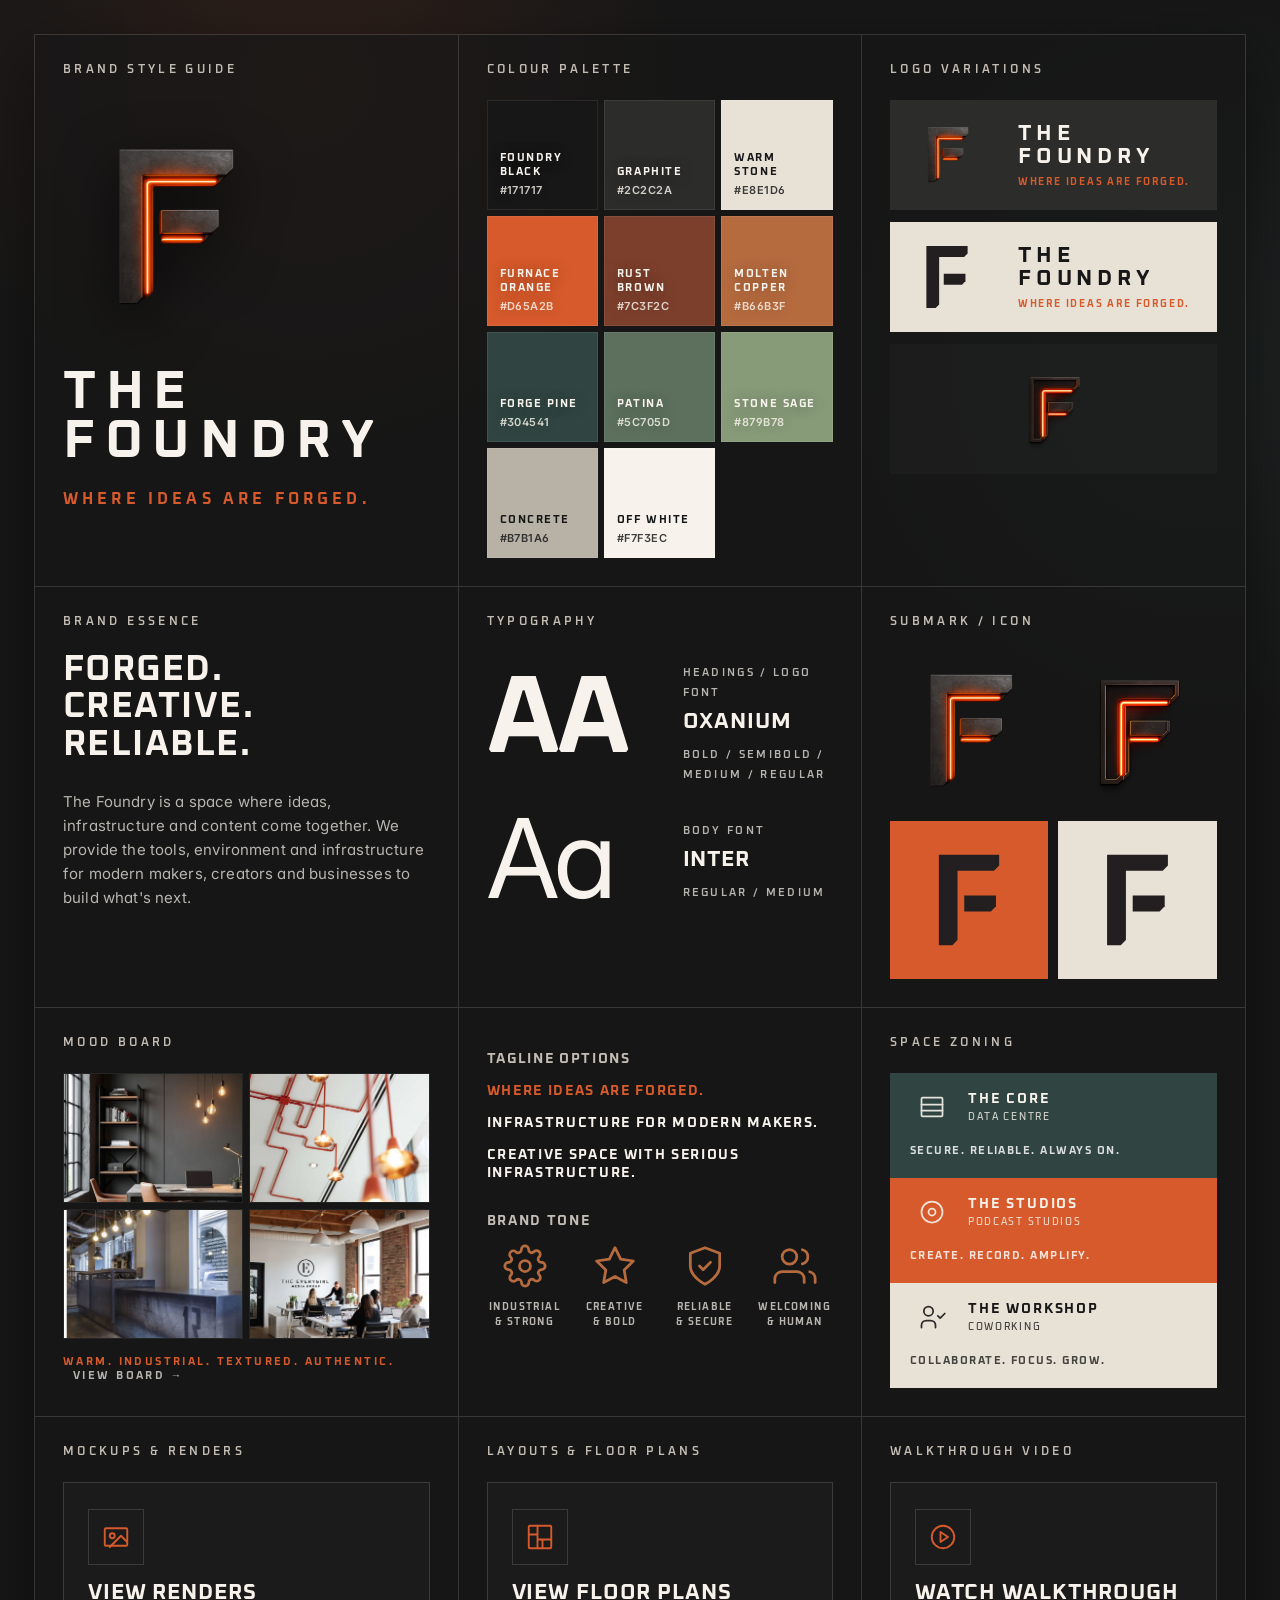
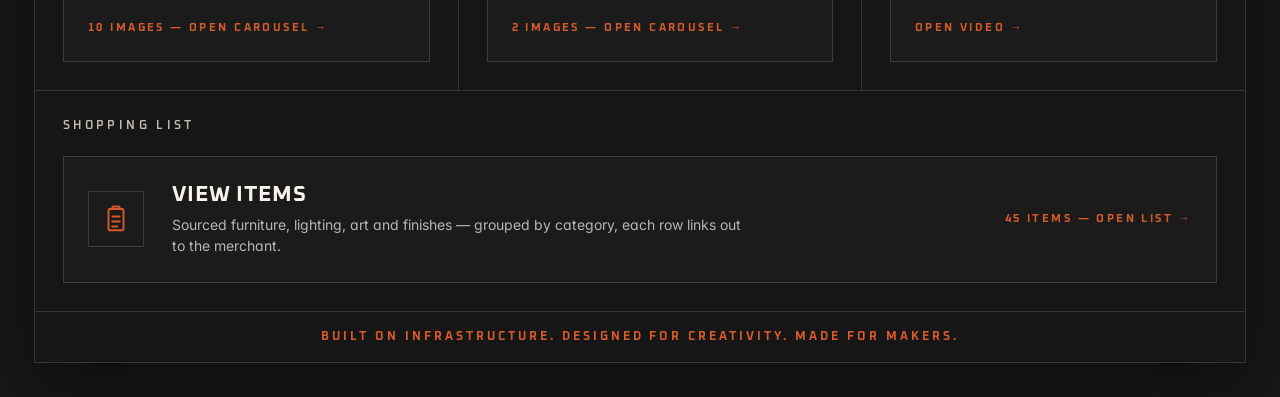
==== commit 2a58326f: "Tighten submark grid, stack shopping CTA on mobile, embed walkthrough video - Submark panel now uses" ====
--- a/index.html
+++ b/index.html
@@ -252,11 +252,10 @@
         </template>
       </article>
 
-      <!-- Row 4, Col 3 — Video walkthrough (external link, opens in new tab) -->
+      <!-- Row 4, Col 3 — Walkthrough video (opens lightbox with YouTube embed) -->
       <article class="panel panel-cta">
         <p class="kicker">Walkthrough Video</p>
-        <!-- Swap the href for the real video URL once it's published. -->
-        <a class="cta-button" href="https://example.com/foundry-walkthrough" target="_blank" rel="noopener noreferrer">
+        <button class="cta-button" type="button" data-gallery="walkthrough" aria-haspopup="dialog">
           <span class="cta-icon" aria-hidden="true">
             <svg viewBox="0 0 24 24" focusable="false">
               <circle cx="12" cy="12" r="9"/>
@@ -264,8 +263,19 @@
             </svg>
           </span>
           <span class="cta-title">Watch Walkthrough</span>
-          <span class="cta-meta">Opens in a new tab →</span>
-        </a>
+          <span class="cta-meta" data-gallery-count>Open video →</span>
+        </button>
+        <!-- Placeholder video — swap the iframe src for the real YouTube embed URL. -->
+        <template id="gallery-walkthrough">
+          <div class="video-wrap">
+            <iframe
+              src="https://www.youtube-nocookie.com/embed/jNQXAC9IVRw?rel=0"
+              title="The Foundry walkthrough video"
+              allow="accelerometer; autoplay; clipboard-write; encrypted-media; gyroscope; picture-in-picture; web-share"
+              referrerpolicy="strict-origin-when-cross-origin"
+              allowfullscreen></iframe>
+          </div>
+        </template>
       </article>
 
       <!-- Row 5 — Shopping list (full width, opens table lightbox) -->
@@ -422,6 +432,10 @@
             : ' images — open carousel →');
           return;
         }
+        if (tpl.content.querySelector('iframe')) {
+          meta.textContent = 'Open video →';
+          return;
+        }
         const linkCount = tpl.content.querySelectorAll('a[href]').length;
         if (linkCount) {
           meta.textContent = linkCount + (linkCount === 1
@@ -470,6 +484,8 @@
             setMode('carousel');
             renderSlide();
           } else if (tpl.content.children.length) {
+            const hasVideo = tpl.content.querySelector('iframe') !== null;
+            blockEl.classList.toggle('lightbox-block--video', hasVideo);
             blockEl.appendChild(tpl.content.cloneNode(true));
             setMode('block');
             blockEl.scrollTop = 0;
@@ -490,6 +506,7 @@
         document.body.classList.remove('lightbox-open');
         imgEl.removeAttribute('src');
         blockEl.replaceChildren();
+        blockEl.classList.remove('lightbox-block--video');
         if (returnFocus) returnFocus.focus();
       }
 
--- a/brand_guide.css
+++ b/brand_guide.css
@@ -242,10 +242,10 @@
   text-transform: uppercase;
 }
 
-/* Submarks */
+/* Submarks — 2×2 grid so the four marks resize cleanly together */
 .submarks {
   display: grid;
-  grid-template-columns: repeat(3, 1fr);
+  grid-template-columns: repeat(2, 1fr);
   gap: 10px;
 }
 .submarks img {
@@ -604,6 +604,32 @@
   box-shadow: 0 20px 80px rgba(0, 0, 0, .55);
 }
 
+/* Video mode — wider frame, no inner padding/background, no scroll */
+.lightbox-block--video {
+  max-width: min(1200px, 100%);
+  max-height: none;
+  overflow: visible;
+  padding: 0;
+  background: transparent;
+  border: 0;
+  box-shadow: none;
+}
+.video-wrap {
+  position: relative;
+  width: 100%;
+  aspect-ratio: 16 / 9;
+  max-height: 80vh;
+  background: #000;
+  box-shadow: 0 20px 80px rgba(0, 0, 0, .55);
+}
+.video-wrap iframe {
+  position: absolute;
+  inset: 0;
+  width: 100%;
+  height: 100%;
+  border: 0;
+}
+
 /* Space zoning */
 .zones { display: grid; gap: 0; }
 .zone {
@@ -688,4 +714,14 @@
   .span-2-rows { grid-row: auto; }
   .span-2-cols, .span-3-cols { grid-column: auto; }
   h1 { letter-spacing: .16em; }
-}
+
+  /* Shopping list CTA stacks vertically on narrow viewports to match
+     the other CTA panels: icon → title → subtitle → meta. */
+  .cta-button--wide {
+    flex-direction: column;
+    align-items: flex-start;
+    gap: 18px;
+  }
+  .cta-button--wide .cta-title { margin-top: 0; }
+  .cta-button--wide .cta-meta { margin-left: 0; }
+}
